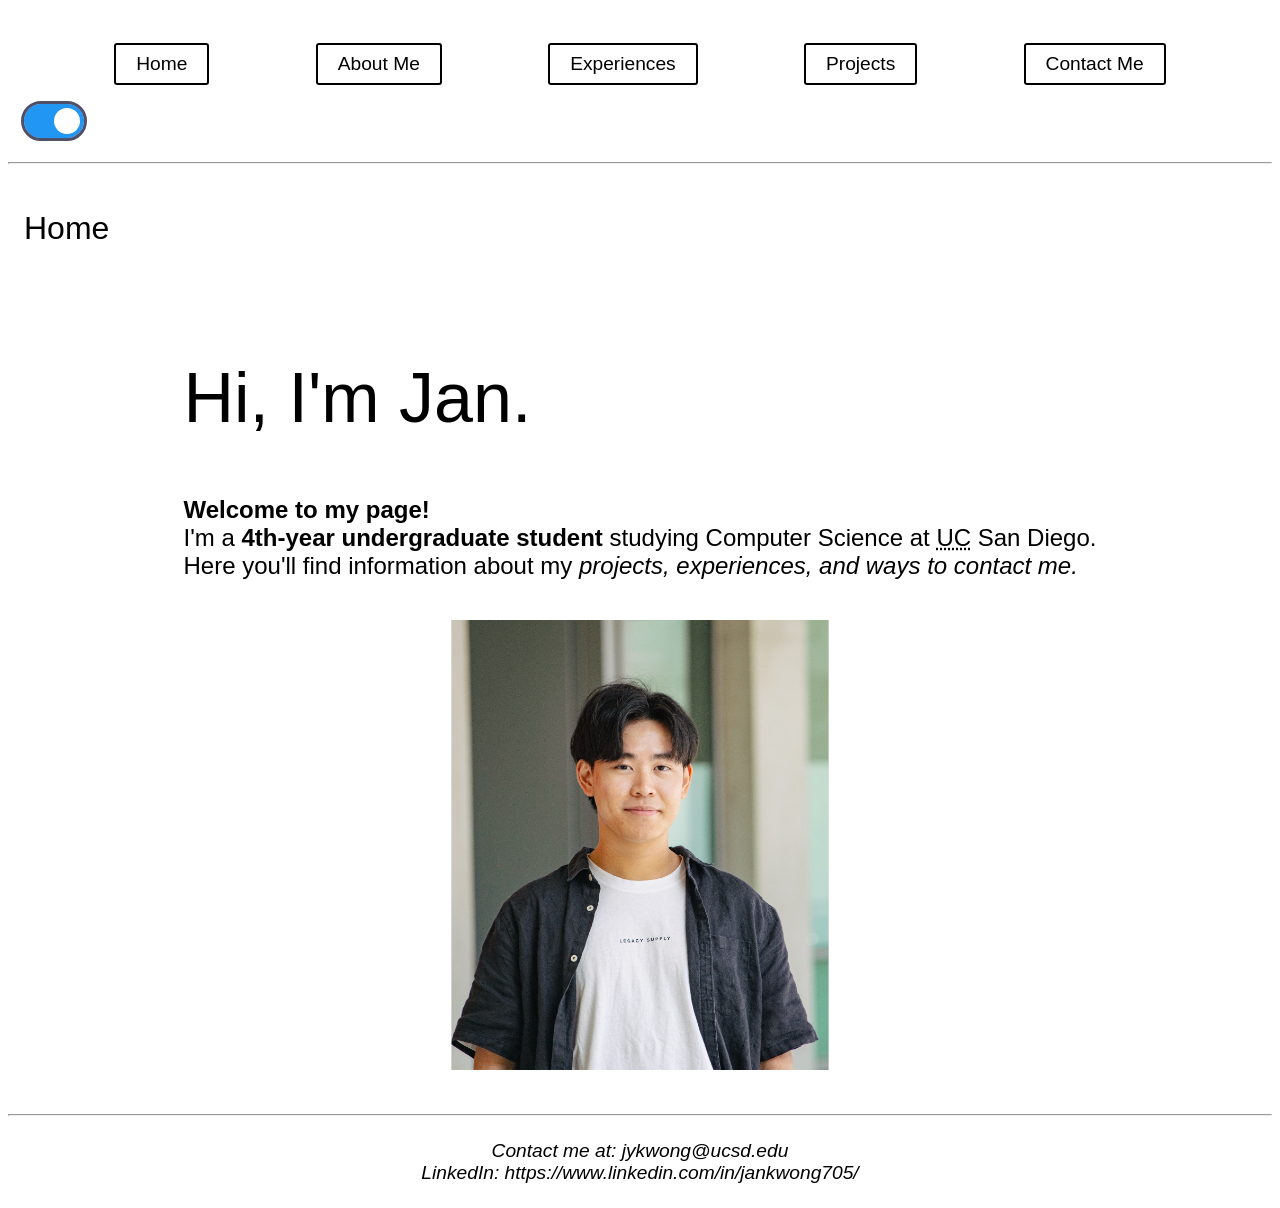
==== index.html @ e8c0386f "initiatlize" ====
<!DOCTYPE html>
<html lang="en">
<head>
    <meta charset="UTF-8">
    <meta name="viewport" content="width=device-width, initial-scale=1.0">
    <title>Jan Kwong's Portfolio</title>
    <link rel="icon" href="icon/icon.svg" type="image/svg+xml">
    <link rel="stylesheet" href="style/styles.css">
</head>
<body>
    <noscript>
        <style>
            .switch {
                display: none;
            }
        </style>
       <strong><em>JavaScript is disabled in your browser. Please enable it for the full functionality.</em></strong>
    </noscript>
    <header>
        <nav>
            <ul id="nav-list">
                <li><a href="index.html">Home</a></li>
                <li><a href="about.html">About Me</a></li>
                <li><a href="exp.html">Experiences</a></li>
                <li><a href="project.html">Projects</a></li>
                <li><a href="contact.html">Contact Me</a></li>
            </ul>
            <label class="switch">
                <input type="checkbox" id="light-switch" checked>
                <span class="slider round"></span>
            </label>
        </nav>
    </header>
    <hr>
    <main>
        <hgroup id="home-header" class="page-header">
            <h1>Home</h1>
        </hgroup>
        <section id="home">
            <welcome-text>
                <h2 style="font-size: 70px;">Hi, I'm Jan.</h2>
                <p><strong>Welcome to my page!</strong> 
                    <br>
                    I'm a <b>4th-year undergraduate student</b> studying Computer Science at <abbr title="University of California">UC</abbr> San Diego. <br>
                    Here you'll find information about my <em>projects, experiences, and ways to contact me.</em>
                </p>
            </welcome-text>
            <figure>
                <img src="img/headshot.png" alt="Jan's Profile Picture" id="jan-pic">
            </figure>
        </section>
    </main>
    <hr>
    <footer>
        <address>Contact me at: <a href="mailto:jykwong@ucsd.edu">jykwong@ucsd.edu</a></address>
        <address>LinkedIn: <a href="https://www.linkedin.com/in/jankwong705/">https://www.linkedin.com/in/jankwong705/</a></address>
    </footer>
    <script src="script/theme.js" type="module"></script>
</body>
</html>
---- style/styles.css ----
:root {
    --font-primary: "Helevetica", sans-serif;
    --standard-gap: 1rem;
    --frame-color: #ffffff;
    --button-color: color-mix(in display-p3, white 90%, black 10%);
    --input-color: color-mix(in display-p3, white 60%, black 40%);
    --dark-mode: #141535be;
    --light-mode: #2196F3;
   }
   
* {
    font-family: var(--font-primary, system-ui);
}

/* Phones */
@media (max-width: 768px) {
    * {
        text-align: center !important;
    }
    .page-header {
        font-size: x-large !important;
    }
    address {
        text-align: left !important;
    }
    nav ul li {
        font-size: x-large;
    }
    img, video, iframe {
        max-height: 60vh !important;
        max-width: 70vw !important;
    }
    #food-pic {
        flex-direction: column !important;
        align-items: center !important; 
    }
    figcaption pre {
        word-wrap: break-word !important;
        text-align: center;
        white-space: normal;
    }
    video:hover, img:hover, #msg-button:hover {
        transition: none !important;
        transform: none !important;
    }
    job-exp:hover, project-card:hover {
        transition: none !important;
        transform: none !important;
    }
    video:not(:hover), img:not(:hover), #msg-button:not(:hover), job-exp:not(:hover), project-card:not(:hover){
        transition: none !important;
        transform: none !important;
    }
    #send-msg-part {
        font-variant: small-caps;
        font-size: xx-large !important;
    }
    .contact-label {
        font-size: large !important;
    }
    #msg-button, #contact-back {
        font-size: 15px;
        font-weight: 300;
        min-width: 80dvw;
        font-size: large !important;
    }
    fieldset {
        align-items: center !important;
    }
}

/* Tablets */
@media (min-width: 768px) and (max-width: 1200px) {
    .page-header {
        font-size: x-large !important;
    }
    address {
        font-size: larger !important;
        font-weight: 300 !important;
    }
    nav ul li {
        font-size: x-large !important;
    }
    img, video, iframe {
        max-height: 60dvh;
        max-width: 70dvw;
    }
    #send-msg-part {
        font-variant: small-caps;
        font-size: xx-large !important;
    }
    .contact-label {
        font-size: large !important;
    }
    #msg-button, #contact-back {
        font-size: 15px;
        font-weight: 300;
        min-width: 60dvw;
        font-size: large !important;
    }
}

header, footer {
    padding: var(--standard-gap);
    font-size: larger;
}

address {
    font-weight: 300;
    text-align: center;
}
h1, h2 {
    font-weight: 500;
    animation: fade 1.5s ease-in-out;
}

a {
    color: black;
    text-decoration: none; 
}

a:visited {
    color: black; 
}

.page-header {
    padding: var(--standard-gap);
}

/* Animations, Transitions, and Transforms */
@keyframes fade {
    from {
        opacity: 0;
    }
    to {
        opacity: 1;
    }
}

img, video, iframe {
    max-height: 50dvh;
    max-width: 90dvw;
}

video:hover, img:hover, #msg-button:hover, .load-project-button:hover {
    transition: transform 0.5s ease-in-out;
    transform: scale(1.1);
}
job-exp:hover, project-card:hover {
    transition: transform 0.5s ease-in-out;
    transform: scale(1.01);
}
video:not(:hover), img:not(:hover), #msg-button:not(:hover), job-exp:not(:hover), project-card:not(:hover), .load-project-button:not(:hover), nav ul li:not(:hover)  {
    transition: transform 0.5s ease-in-out;
    transform: scale(1);
}

/* Navigation Bar */
nav ul {
    display: flex;
    justify-content: space-evenly;
    gap: var(--standard-gap);
    list-style: none;
    padding: 0;
    flex-wrap: wrap;
}

nav ul li:hover {
    transition: background-color 0.3s ease-in-out, transform 0.3s ease-in-out;
    background-color: color(srgb 0.94 0.94 0.94);
    transform: scale(1.05);
}

nav ul li {
    display: block;
    padding: 8px 20px;
    border: 2px solid;
    border-radius: 3px;
    text-align: center;
    background-color: var(--frame-color);
}

a {
    text-decoration: none;
}

/* Light-dark Switch */
.switch {
    position: relative;
    display: inline-block;
    width: 60px;
    height: 34px;
}

body.dark-mode, header ul li.dark-mode{
    transition: background-color 0.5s ease-in-out, transform 0.3s ease-in-out;
    background-color: #151728;
    color: #ffffff;
}

job-exp.dark-mode, project-card.dark-mode{
    transition: background-color 0.5s ease-in-out;
    background-color: #242b60;
    border: 2px solid #62787f;
    color: #ffffff;
}

a.dark-mode {
    color: white !important;
}

/* Hide default HTML checkbox */
.switch input {
    opacity: 0;
    width: 0;
    height: 0;
}

/* Slider */
.slider {
    position: absolute;
    cursor: pointer;
    top: 0;
    left: 0;
    right: 0;
    bottom: 0;
    background-color: var(--dark-mode);
    -webkit-transition: .4s;
    transition: .4s;
}

.slider:before {
    position: absolute;
    content: "";
    height: 26px;
    width: 26px;
    left: 4px;
    bottom: 4px;
    background-color: white;
    -webkit-transition: .4s;
    transition: .4s;
}

/* Change color as toggled */
input:checked + .slider {
    background-color: var(--light-mode);
    outline: 3px solid var(--dark-mode);
}

input:focus + .slider {
    box-shadow: 0 0 1px var(--light-mode);
}

input:checked + .slider:before {
    -webkit-transform: translateX(26px);
    -ms-transform: translateX(26px);
    transform: translateX(26px);
}

/* Rounded sliders */
.slider.round {
    border-radius: 34px;
    outline: 3px solid white;
}

.slider.round:before {
    border-radius: 50%;
}

/* Sections */
#home, #bio, #education {
    display: flex;
    padding: var(--standard-gap, 1rem);
    animation: fade 1.5s ease-out;
}

/* Home page blurb and Bio */
welcome-text {
    font-size: x-large;
}

#home, #bio {
    justify-content: space-evenly;
    align-items: center; 
    text-align: left; 
    flex-wrap: wrap;
}

bio {
    flex: 1;
}

/* Education */
#education {
    align-items: flex-start;
    justify-content: space-between;
}

edu {
    flex: 1; 
    max-width: 40vw;
}

#courses {
    flex: 1; 
    max-width: 50vw;
}

#courses th, #courses td {
    padding: 5px;
    text-align: center;
    border: 1px solid black;
}

/* Pictures of hobbies */
#resume, #hobbies {
    padding: var(--standard-gap, 1rem);
}

#food-pic {
    display: flex;
    justify-content: space-evenly;
    align-items: flex-end; 
    flex-wrap: wrap;
}
figcaption pre{
    text-align: center;
}

/* Experiences */

job-exp:has(h3) {
    animation: fade 1.5s ease-in-out;
    display: block;
    padding: var(--standard-gap, 1rem);
    margin: 10px;
    background-color: var(--frame-color);
    border: 2px solid #021218;
    border-radius: 3px;
    text-align: left;
    color: #333;
    font-size: 1.2em;
}

#proj-button-container {
    display: flex;
    align-items: flex-end; 
    gap: 10px;
}

.load-project-button {
    padding: 8px 20px;
    margin: 10;
    border: 2px solid;
    border-radius: 3px;
    text-align: center;
    font-size: 15px;
    font-weight: 300;
}

#load-local {
    background-color: rgb(197, 237, 210);
}

#load-remote {
    background-color: rgb(197, 226, 237);
}

/* Contact */
#contact {
    animation: fade 1.5s ease-in-out;
    padding: var(--standard-gap);
}

#send-msg-part {
    font-variant: small-caps;
    font-size: x-large;
}

.contact-lebel {
    padding: var(--standard-gap);
}

.contact-field {
    width: 80dvw;                  
    padding: 5px 3px;           
    border: 2px solid var(--input-color);      
    border-radius: 3px;         
    font-size: 16px;            
}

.contact-field:user-invalid {
    background-color: rgb(243, 199, 199);
}

.error-message, .info {
    font-size: small;
}

#full-char {
    color: red;
    font-weight: bold;
}

#msg-button, #contact-back {
    display: block;
    padding: 8px 20px;
    border: 2px solid;
    border-radius: 3px;
    text-align: center;
    background-color: var(--button-color);
    font-size: 15px;
    font-weight: 300;
}
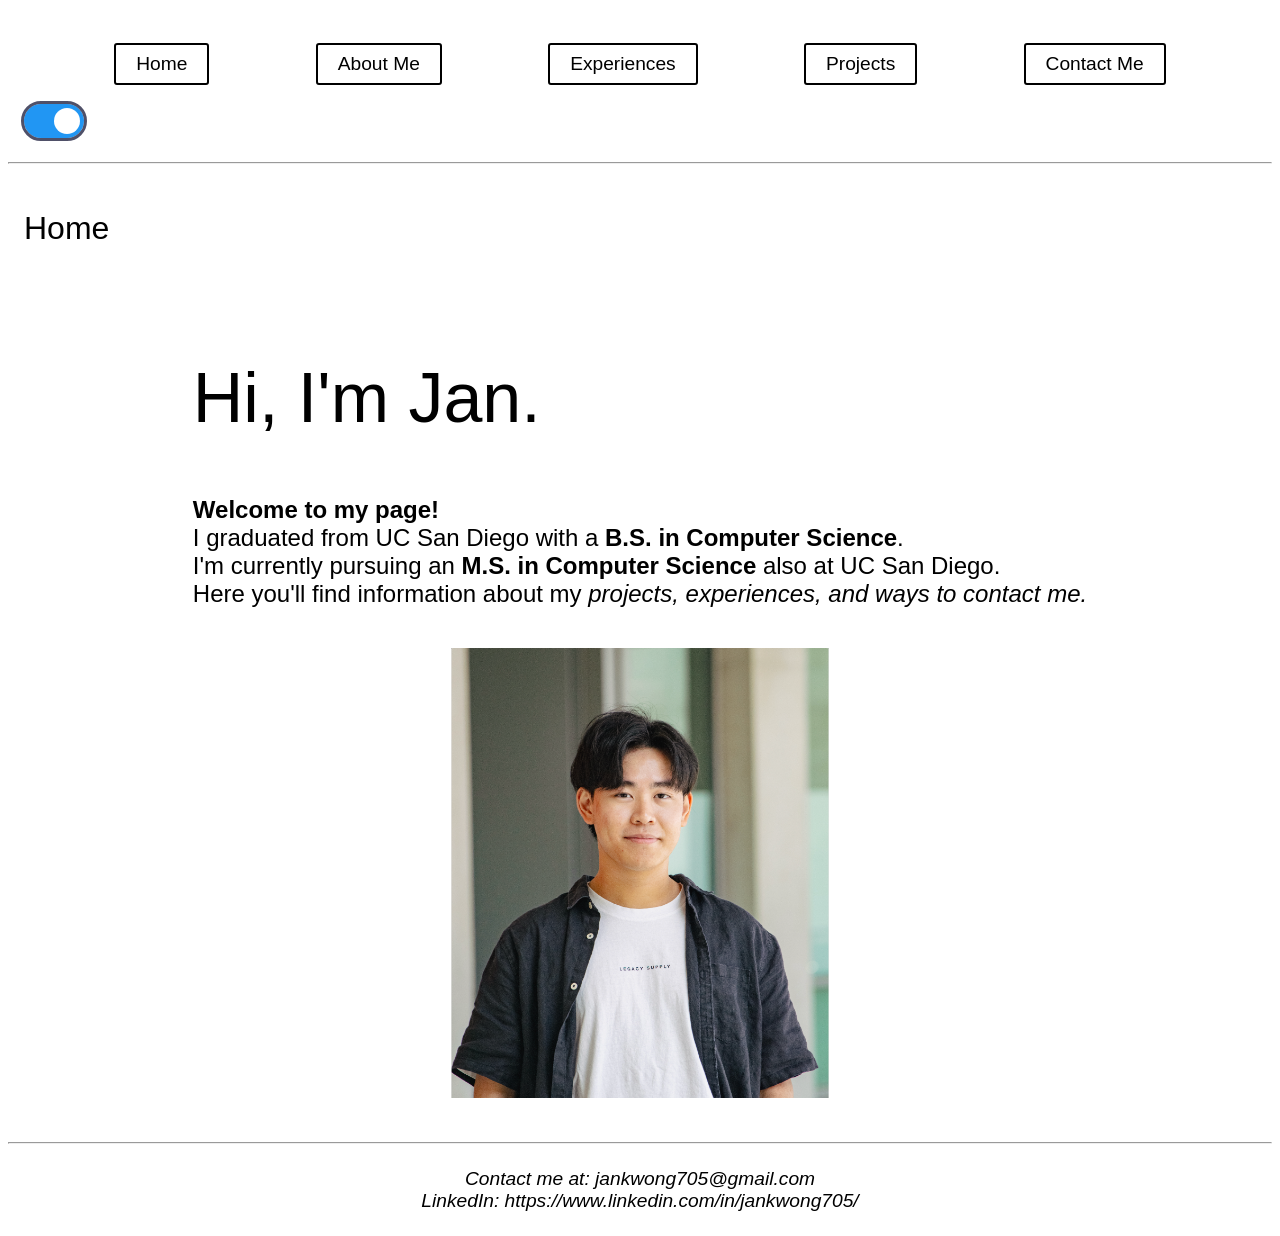
==== commit 2b97f75a: "grad updates" ====
--- a/index.html
+++ b/index.html
@@ -41,7 +41,8 @@
                 <h2 style="font-size: 70px;">Hi, I'm Jan.</h2>
                 <p><strong>Welcome to my page!</strong> 
                     <br>
-                    I'm a <b>4th-year undergraduate student</b> studying Computer Science at <abbr title="University of California">UC</abbr> San Diego. <br>
+                    I graduated from UC San Diego with a <b>B.S. in Computer Science</b>. <br>
+                    I'm currently pursuing an <b>M.S. in Computer Science</b> also at UC San Diego. <br>
                     Here you'll find information about my <em>projects, experiences, and ways to contact me.</em>
                 </p>
             </welcome-text>
@@ -52,7 +53,7 @@
     </main>
     <hr>
     <footer>
-        <address>Contact me at: <a href="mailto:jykwong@ucsd.edu">jykwong@ucsd.edu</a></address>
+        <address>Contact me at: <a href="mailto:jankwong705@gmail.com">jankwong705@gmail.com</a></address>
         <address>LinkedIn: <a href="https://www.linkedin.com/in/jankwong705/">https://www.linkedin.com/in/jankwong705/</a></address>
     </footer>
     <script src="script/theme.js" type="module"></script>
--- a/style/styles.css
+++ b/style/styles.css
@@ -142,16 +142,16 @@
     max-width: 90dvw;
 }
 
-video:hover, img:hover, #msg-button:hover, .load-project-button:hover {
+video:hover, img:hover, #msg-button:hover {
     transition: transform 0.5s ease-in-out;
     transform: scale(1.1);
 }
 job-exp:hover, project-card:hover {
-    transition: transform 0.5s ease-in-out;
+    transition: transform 0.5s ease-in-out !important;
     transform: scale(1.01);
 }
-video:not(:hover), img:not(:hover), #msg-button:not(:hover), job-exp:not(:hover), project-card:not(:hover), .load-project-button:not(:hover), nav ul li:not(:hover)  {
-    transition: transform 0.5s ease-in-out;
+video:not(:hover), img:not(:hover), #msg-button:not(:hover), job-exp:not(:hover), project-card:not(:hover), nav ul li:not(:hover)  {
+    transition: transform 0.5s ease-in-out !important;
     transform: scale(1);
 }
 
@@ -342,22 +342,6 @@
     font-size: 1.2em;
 }
 
-#proj-button-container {
-    display: flex;
-    align-items: flex-end; 
-    gap: 10px;
-}
-
-.load-project-button {
-    padding: 8px 20px;
-    margin: 10;
-    border: 2px solid;
-    border-radius: 3px;
-    text-align: center;
-    font-size: 15px;
-    font-weight: 300;
-}
-
 #load-local {
     background-color: rgb(197, 237, 210);
 }
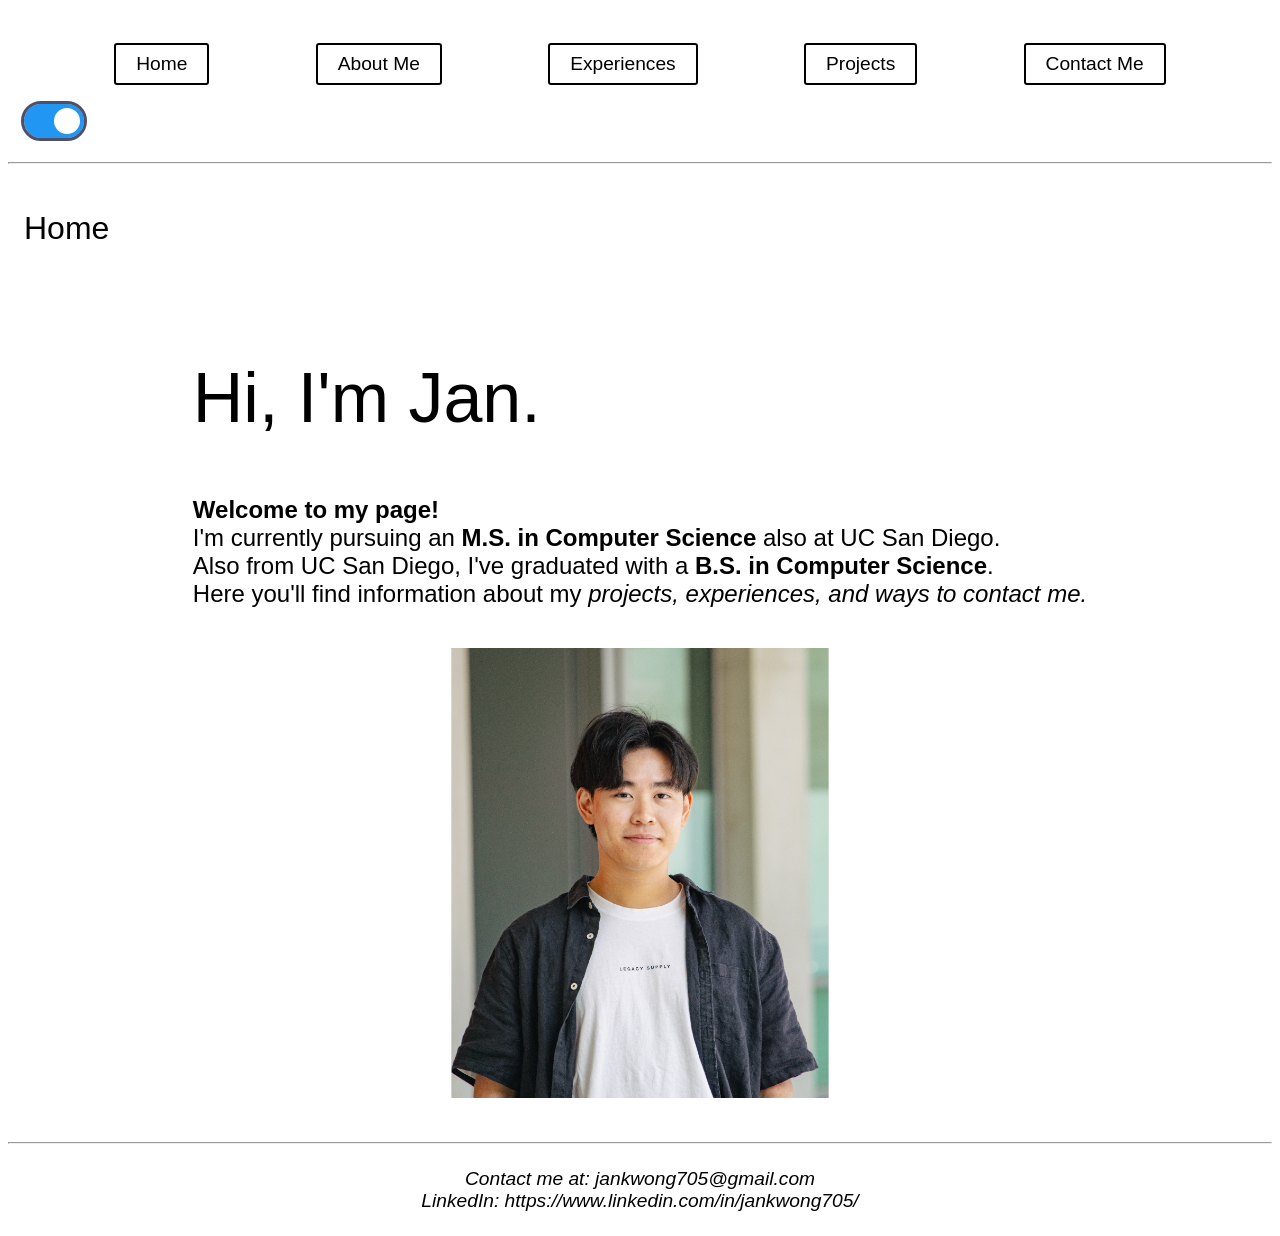
==== commit 320f59e3: "updated exp" ====
--- a/index.html
+++ b/index.html
@@ -41,8 +41,8 @@
                 <h2 style="font-size: 70px;">Hi, I'm Jan.</h2>
                 <p><strong>Welcome to my page!</strong> 
                     <br>
-                    I graduated from UC San Diego with a <b>B.S. in Computer Science</b>. <br>
                     I'm currently pursuing an <b>M.S. in Computer Science</b> also at UC San Diego. <br>
+                    Also from UC San Diego, I've graduated with a <b>B.S. in Computer Science</b>. <br>
                     Here you'll find information about my <em>projects, experiences, and ways to contact me.</em>
                 </p>
             </welcome-text>
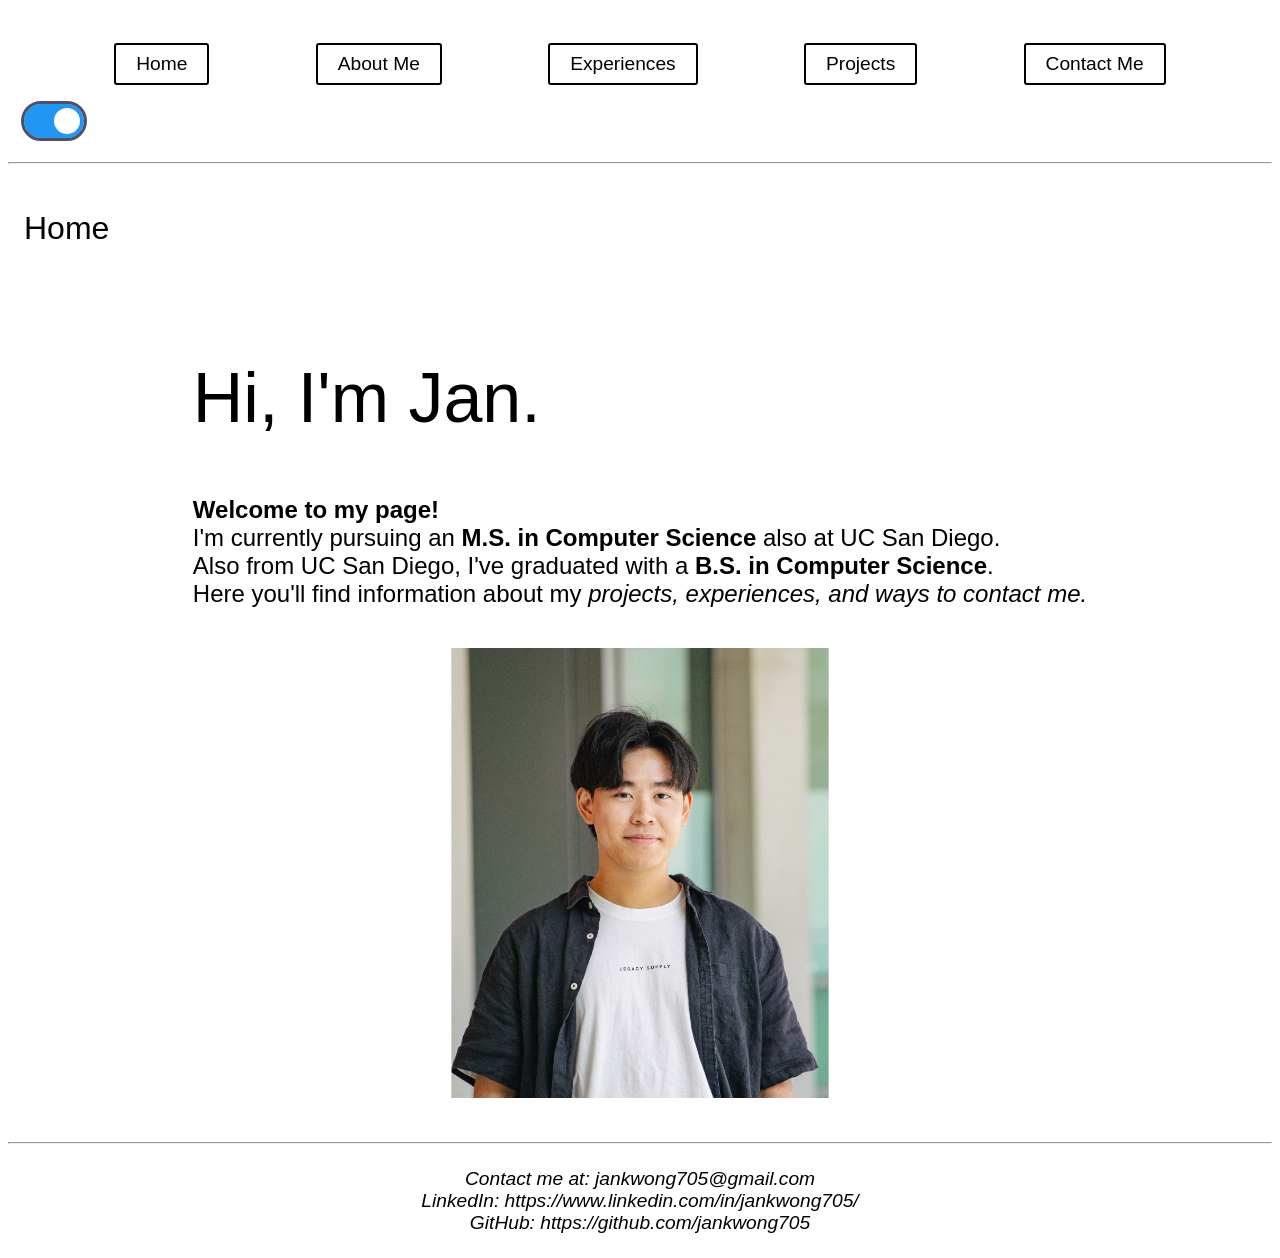
==== commit 152fb445: "added GitHub link" ====
--- a/index.html
+++ b/index.html
@@ -55,6 +55,7 @@
     <footer>
         <address>Contact me at: <a href="mailto:jankwong705@gmail.com">jankwong705@gmail.com</a></address>
         <address>LinkedIn: <a href="https://www.linkedin.com/in/jankwong705/">https://www.linkedin.com/in/jankwong705/</a></address>
+        <address>GitHub: <a href="https://github.com/jankwong705">https://github.com/jankwong705</a></address>
     </footer>
     <script src="script/theme.js" type="module"></script>
 </body>
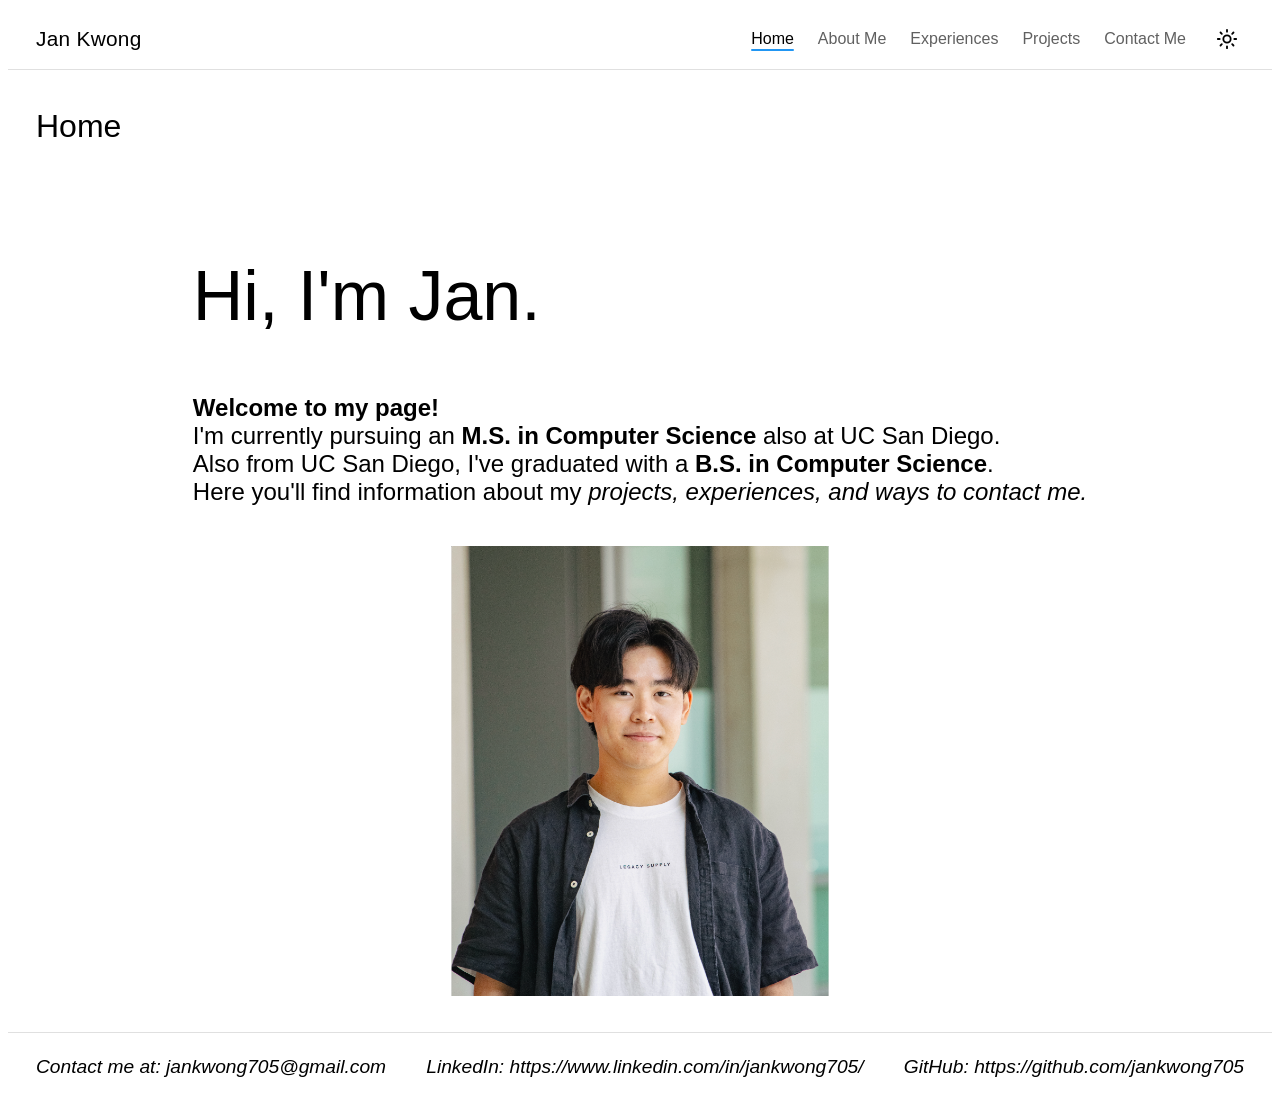
==== commit fd7d08a9: "Update: new header bar; Fix: transitioning and space" ====
--- a/index.html
+++ b/index.html
@@ -9,29 +9,18 @@
 </head>
 <body>
     <noscript>
-        <style>
-            .switch {
-                display: none;
-            }
-        </style>
-       <strong><em>JavaScript is disabled in your browser. Please enable it for the full functionality.</em></strong>
-    </noscript>
-    <header>
         <nav>
-            <ul id="nav-list">
+            <ul>
                 <li><a href="index.html">Home</a></li>
                 <li><a href="about.html">About Me</a></li>
                 <li><a href="exp.html">Experiences</a></li>
                 <li><a href="project.html">Projects</a></li>
                 <li><a href="contact.html">Contact Me</a></li>
             </ul>
-            <label class="switch">
-                <input type="checkbox" id="light-switch" checked>
-                <span class="slider round"></span>
-            </label>
         </nav>
-    </header>
-    <hr>
+        <strong><em>JavaScript is disabled in your browser. Please enable it for the full functionality.</em></strong>
+    </noscript>
+    <site-header></site-header>
     <main>
         <hgroup id="home-header" class="page-header">
             <h1>Home</h1>
@@ -51,12 +40,8 @@
             </figure>
         </section>
     </main>
-    <hr>
-    <footer>
-        <address>Contact me at: <a href="mailto:jankwong705@gmail.com">jankwong705@gmail.com</a></address>
-        <address>LinkedIn: <a href="https://www.linkedin.com/in/jankwong705/">https://www.linkedin.com/in/jankwong705/</a></address>
-        <address>GitHub: <a href="https://github.com/jankwong705">https://github.com/jankwong705</a></address>
-    </footer>
+    <site-footer></site-footer>
+    <script src="script/layout.js" type="module"></script>
     <script src="script/theme.js" type="module"></script>
 </body>
 </html>
--- a/style/styles.css
+++ b/style/styles.css
@@ -6,7 +6,18 @@
     --input-color: color-mix(in display-p3, white 60%, black 40%);
     --dark-mode: #141535be;
     --light-mode: #2196F3;
+    --card-bg: var(--frame-color);
+    --card-border: #021218;
+    --card-text: #333;
+    --side-pad: 1.75rem;
    }
+
+/* Dark theme: override the variables above; every consumer updates for free. */
+body.dark-mode {
+    --card-bg: #242b60;
+    --card-border: #62787f;
+    --card-text: #ffffff;
+}
    
 * {
     font-family: var(--font-primary, system-ui);
@@ -23,8 +34,12 @@
     address {
         text-align: left !important;
     }
+    .site-nav {
+        justify-content: center;
+        gap: 0.75rem 1.25rem;
+    }
     nav ul li {
-        font-size: x-large;
+        font-size: large;
     }
     img, video, iframe {
         max-height: 60vh !important;
@@ -43,11 +58,11 @@
         transition: none !important;
         transform: none !important;
     }
-    job-exp:hover, project-card:hover {
+    info-card:hover {
         transition: none !important;
         transform: none !important;
     }
-    video:not(:hover), img:not(:hover), #msg-button:not(:hover), job-exp:not(:hover), project-card:not(:hover){
+    video:not(:hover), img:not(:hover), #msg-button:not(:hover), info-card:not(:hover){
         transition: none !important;
         transform: none !important;
     }
@@ -79,7 +94,7 @@
         font-weight: 300 !important;
     }
     nav ul li {
-        font-size: x-large !important;
+        font-size: larger !important;
     }
     img, video, iframe {
         max-height: 60dvh;
@@ -100,14 +115,45 @@
     }
 }
 
-header, footer {
-    padding: var(--standard-gap);
+footer {
+    display: flex;
+    justify-content: space-between;
+    align-items: center;
+    gap: 0.5rem 1.5rem;
+    flex-wrap: wrap;
+    padding: 1.4rem var(--side-pad);
     font-size: larger;
 }
 
 address {
     font-weight: 300;
+    margin: 0;
+}
+
+footer address:first-child {
+    text-align: left;
+}
+
+footer address:nth-child(2) {
     text-align: center;
+}
+
+footer address:last-child {
+    text-align: right;
+}
+
+/* Full-width divider (auto margins would collapse a default <hr> in flex column). */
+hr {
+    width: 100%;
+    height: 0;
+    border: none;
+    border-top: 1px solid rgba(0, 0, 0, 0.12);
+    margin: 0;
+    transition: border-color 0.5s ease-in-out;
+}
+
+body.dark-mode hr {
+    border-top-color: rgba(255, 255, 255, 0.14);
 }
 h1, h2 {
     font-weight: 500;
@@ -116,7 +162,8 @@
 
 a {
     color: black;
-    text-decoration: none; 
+    text-decoration: none;
+    transition: color 0.5s ease-in-out;
 }
 
 a:visited {
@@ -124,7 +171,7 @@
 }
 
 .page-header {
-    padding: var(--standard-gap);
+    padding: var(--standard-gap) var(--side-pad);
 }
 
 /* Animations, Transitions, and Transforms */
@@ -146,125 +193,165 @@
     transition: transform 0.5s ease-in-out;
     transform: scale(1.1);
 }
-job-exp:hover, project-card:hover {
+info-card:hover {
     transition: transform 0.5s ease-in-out !important;
     transform: scale(1.01);
 }
-video:not(:hover), img:not(:hover), #msg-button:not(:hover), job-exp:not(:hover), project-card:not(:hover), nav ul li:not(:hover)  {
+video:not(:hover), img:not(:hover), #msg-button:not(:hover), info-card:not(:hover) {
     transition: transform 0.5s ease-in-out !important;
     transform: scale(1);
 }
 
-/* Navigation Bar */
+/* Navigation Bar — slim top bar (name left, links right) */
+
+/* The <site-header>/<site-footer> wrappers shouldn't create boxes, so their
+   children flow as direct children of <body> (needed for sticky to work). */
+site-header, site-footer {
+    display: contents;
+}
+
 nav ul {
-    display: flex;
-    justify-content: space-evenly;
-    gap: var(--standard-gap);
     list-style: none;
+    margin: 0;
     padding: 0;
-    flex-wrap: wrap;
-}
-
-nav ul li:hover {
-    transition: background-color 0.3s ease-in-out, transform 0.3s ease-in-out;
-    background-color: color(srgb 0.94 0.94 0.94);
-    transform: scale(1.05);
-}
-
-nav ul li {
-    display: block;
-    padding: 8px 20px;
-    border: 2px solid;
-    border-radius: 3px;
-    text-align: center;
+}
+
+.site-nav {
+    position: sticky;
+    top: 0;
+    z-index: 100;
+    display: flex;
+    align-items: center;
+    justify-content: space-between;
+    gap: 1.5rem;
+    flex-wrap: wrap;
+    padding: 0.85rem var(--side-pad);
     background-color: var(--frame-color);
+    border-bottom: 1px solid rgba(0, 0, 0, 0.12);
+    animation: fade 1.5s ease-in-out;
+    transition: background-color 0.5s ease-in-out, border-color 0.5s ease-in-out;
+}
+
+.site-nav .brand {
+    font-size: 1.3rem;
+    font-weight: 500;
+    letter-spacing: 0.3px;
+    color: inherit;
+}
+
+.site-nav nav {
+    display: flex;
+    align-items: center;
+    gap: 1.5rem;
+    flex-wrap: wrap;
+}
+
+.site-nav ul {
+    position: relative;
+    display: flex;
+    align-items: center;
+    gap: 1.5rem;
+    flex-wrap: wrap;
+}
+
+.site-nav li a {
+    color: inherit;
+    opacity: 0.62;
+    padding-bottom: 4px;
+    transition: opacity 0.2s ease, color 0.5s ease-in-out;
+}
+
+.site-nav li a:hover,
+.site-nav li a.active {
+    opacity: 1;
+}
+
+/* Single underline that slides to the hovered tab (JS in layout.js). */
+.nav-indicator {
+    position: absolute;
+    left: 0;
+    top: 0;
+    width: 0;
+    height: 2px;
+    background-color: var(--light-mode);
+    border-radius: 1px;
+    pointer-events: none;
+    transition: left 0.25s ease, width 0.25s ease, top 0.25s ease;
 }
 
 a {
     text-decoration: none;
 }
 
-/* Light-dark Switch */
-.switch {
-    position: relative;
-    display: inline-block;
-    width: 60px;
-    height: 34px;
-}
-
-body.dark-mode, header ul li.dark-mode{
-    transition: background-color 0.5s ease-in-out, transform 0.3s ease-in-out;
+/* Light-dark toggle — sun/moon icon button */
+.theme-toggle {
+    display: inline-flex;
+    align-items: center;
+    justify-content: center;
+    padding: 6px;
+    background: none;
+    border: none;
+    border-radius: 50%;
+    color: inherit;
+    cursor: pointer;
+    transition: background-color 0.2s ease, transform 0.2s ease;
+}
+
+.theme-toggle:hover {
+    background-color: rgba(0, 0, 0, 0.06);
+    transform: rotate(12deg);
+}
+
+body.dark-mode .theme-toggle:hover {
+    background-color: rgba(255, 255, 255, 0.12);
+}
+
+.theme-toggle svg {
+    width: 22px;
+    height: 22px;
+    display: block;
+}
+
+/* Show the icon for the current mode: sun in light, moon in dark. */
+.theme-toggle .icon-moon {
+    display: none;
+}
+
+body.dark-mode .theme-toggle .icon-sun {
+    display: none;
+}
+
+body.dark-mode .theme-toggle .icon-moon {
+    display: block;
+}
+
+/* Transition on the base selector so BOTH light->dark and dark->light animate. */
+body {
+    background-color: var(--frame-color);
+    transition: background-color 0.5s ease-in-out, color 0.5s ease-in-out;
+    min-height: 100vh;
+    display: flex;
+    flex-direction: column;
+}
+
+/* Let main grow so the footer rests at the bottom on short pages (no gap below it). */
+main {
+    flex: 1 0 auto;
+}
+
+body.dark-mode {
     background-color: #151728;
     color: #ffffff;
 }
 
-job-exp.dark-mode, project-card.dark-mode{
-    transition: background-color 0.5s ease-in-out;
-    background-color: #242b60;
-    border: 2px solid #62787f;
-    color: #ffffff;
-}
-
-a.dark-mode {
+/* Sticky bar needs a solid, mode-aware background so content scrolls under it. */
+body.dark-mode .site-nav {
+    background-color: #151728;
+    border-bottom-color: rgba(255, 255, 255, 0.14);
+}
+
+body.dark-mode a {
     color: white !important;
-}
-
-/* Hide default HTML checkbox */
-.switch input {
-    opacity: 0;
-    width: 0;
-    height: 0;
-}
-
-/* Slider */
-.slider {
-    position: absolute;
-    cursor: pointer;
-    top: 0;
-    left: 0;
-    right: 0;
-    bottom: 0;
-    background-color: var(--dark-mode);
-    -webkit-transition: .4s;
-    transition: .4s;
-}
-
-.slider:before {
-    position: absolute;
-    content: "";
-    height: 26px;
-    width: 26px;
-    left: 4px;
-    bottom: 4px;
-    background-color: white;
-    -webkit-transition: .4s;
-    transition: .4s;
-}
-
-/* Change color as toggled */
-input:checked + .slider {
-    background-color: var(--light-mode);
-    outline: 3px solid var(--dark-mode);
-}
-
-input:focus + .slider {
-    box-shadow: 0 0 1px var(--light-mode);
-}
-
-input:checked + .slider:before {
-    -webkit-transform: translateX(26px);
-    -ms-transform: translateX(26px);
-    transform: translateX(26px);
-}
-
-/* Rounded sliders */
-.slider.round {
-    border-radius: 34px;
-    outline: 3px solid white;
-}
-
-.slider.round:before {
-    border-radius: 50%;
 }
 
 /* Sections */
@@ -329,25 +416,30 @@
 
 /* Experiences */
 
-job-exp:has(h3) {
+info-card:has(h3) {
     animation: fade 1.5s ease-in-out;
+    transition: background-color 0.5s ease-in-out;
     display: block;
     padding: var(--standard-gap, 1rem);
     margin: 10px;
-    background-color: var(--frame-color);
-    border: 2px solid #021218;
+    background-color: var(--card-bg);
+    border: 2px solid var(--card-border);
     border-radius: 3px;
     text-align: left;
-    color: #333;
+    color: var(--card-text);
     font-size: 1.2em;
 }
 
-#load-local {
-    background-color: rgb(197, 237, 210);
-}
-
-#load-remote {
-    background-color: rgb(197, 226, 237);
+.card-pic {
+    max-width: 450px;
+    max-height: 300px;
+    height: auto;
+    border-radius: 4px;
+}
+
+img.card-pic:hover {
+    transition: none !important;
+    transform: none !important;
 }
 
 /* Contact */
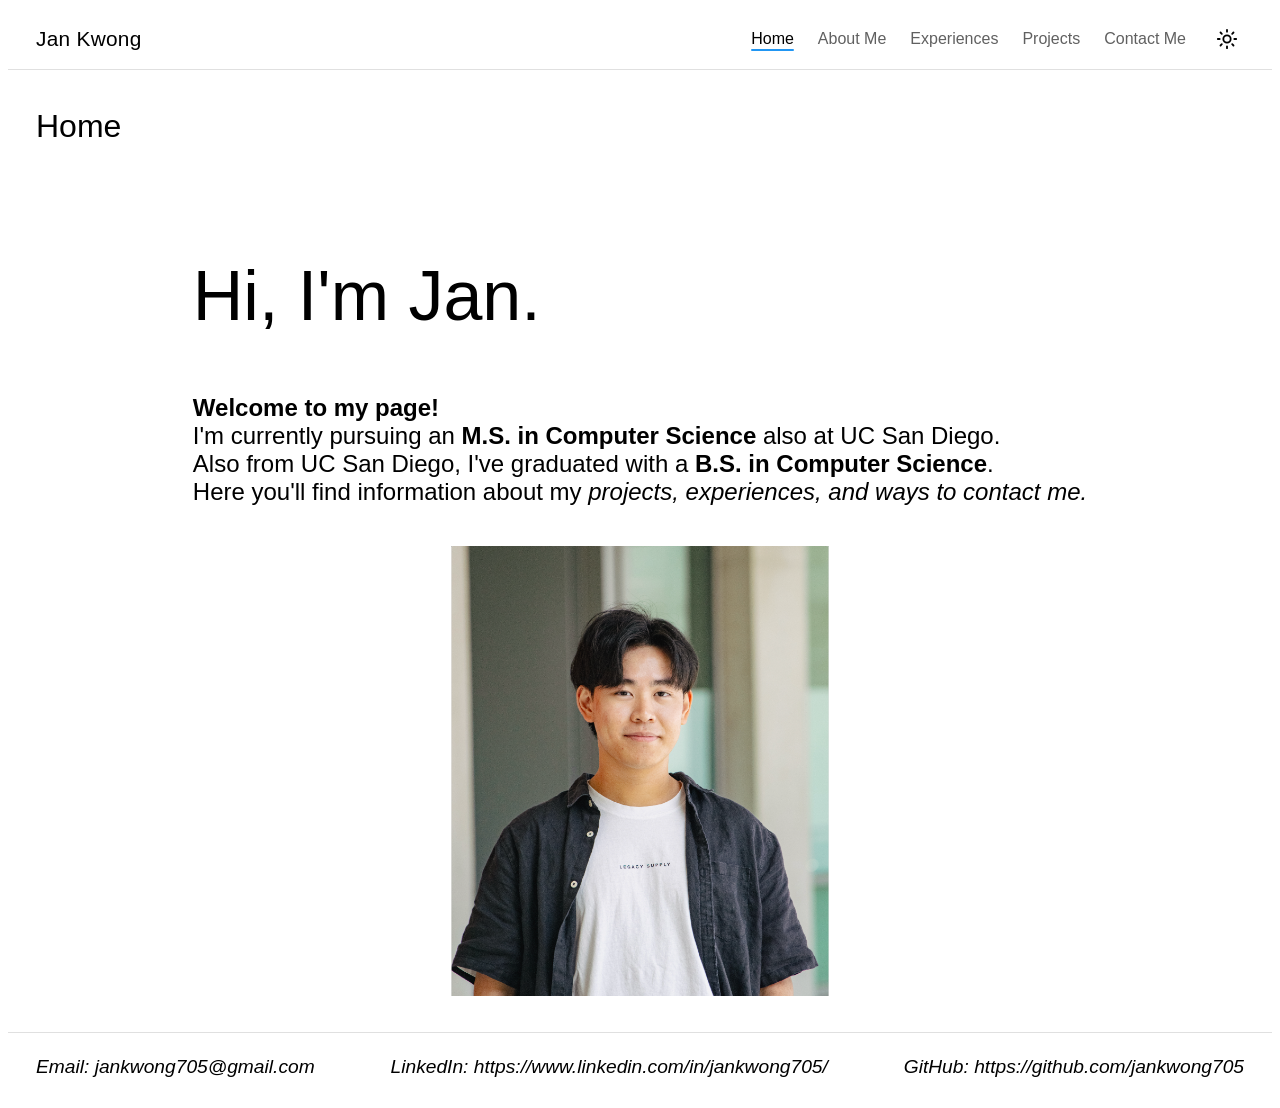
==== commit faed68b5: "Updated About UI" ====
--- a/index.html
+++ b/index.html
@@ -3,7 +3,7 @@
 <head>
     <meta charset="UTF-8">
     <meta name="viewport" content="width=device-width, initial-scale=1.0">
-    <title>Jan Kwong's Portfolio</title>
+    <title>Jan Kwong</title>
     <link rel="icon" href="icon/icon.svg" type="image/svg+xml">
     <link rel="stylesheet" href="style/styles.css">
 </head>
--- a/style/styles.css
+++ b/style/styles.css
@@ -6,17 +6,21 @@
     --input-color: color-mix(in display-p3, white 60%, black 40%);
     --dark-mode: #141535be;
     --light-mode: #2196F3;
-    --card-bg: var(--frame-color);
-    --card-border: #021218;
     --card-text: #333;
+    --muted: #4a4a4a;
+    --hairline: rgba(0, 0, 0, 0.12);
+    --card-hover: rgba(0, 0, 0, 0.03);
+    --danger: #d64545;
     --side-pad: 1.75rem;
    }
 
 /* Dark theme: override the variables above; every consumer updates for free. */
 body.dark-mode {
-    --card-bg: #242b60;
-    --card-border: #62787f;
     --card-text: #ffffff;
+    --muted: #9aa0bd;
+    --hairline: rgba(255, 255, 255, 0.14);
+    --card-hover: rgba(255, 255, 255, 0.05);
+    --danger: #ff6b6b;
 }
    
 * {
@@ -45,6 +49,9 @@
         max-height: 60vh !important;
         max-width: 70vw !important;
     }
+    #resume iframe {
+        margin: 0 auto;
+    }
     #food-pic {
         flex-direction: column !important;
         align-items: center !important; 
@@ -65,10 +72,6 @@
     video:not(:hover), img:not(:hover), #msg-button:not(:hover), info-card:not(:hover){
         transition: none !important;
         transform: none !important;
-    }
-    #send-msg-part {
-        font-variant: small-caps;
-        font-size: xx-large !important;
     }
     .contact-label {
         font-size: large !important;
@@ -100,10 +103,6 @@
         max-height: 60dvh;
         max-width: 70dvw;
     }
-    #send-msg-part {
-        font-variant: small-caps;
-        font-size: xx-large !important;
-    }
     .contact-label {
         font-size: large !important;
     }
@@ -147,13 +146,9 @@
     width: 100%;
     height: 0;
     border: none;
-    border-top: 1px solid rgba(0, 0, 0, 0.12);
+    border-top: 1px solid var(--hairline);
     margin: 0;
     transition: border-color 0.5s ease-in-out;
-}
-
-body.dark-mode hr {
-    border-top-color: rgba(255, 255, 255, 0.14);
 }
 h1, h2 {
     font-weight: 500;
@@ -193,11 +188,7 @@
     transition: transform 0.5s ease-in-out;
     transform: scale(1.1);
 }
-info-card:hover {
-    transition: transform 0.5s ease-in-out !important;
-    transform: scale(1.01);
-}
-video:not(:hover), img:not(:hover), #msg-button:not(:hover), info-card:not(:hover) {
+video:not(:hover), img:not(:hover), #msg-button:not(:hover) {
     transition: transform 0.5s ease-in-out !important;
     transform: scale(1);
 }
@@ -227,7 +218,7 @@
     flex-wrap: wrap;
     padding: 0.85rem var(--side-pad);
     background-color: var(--frame-color);
-    border-bottom: 1px solid rgba(0, 0, 0, 0.12);
+    border-bottom: 1px solid var(--hairline);
     animation: fade 1.5s ease-in-out;
     transition: background-color 0.5s ease-in-out, border-color 0.5s ease-in-out;
 }
@@ -347,7 +338,6 @@
 /* Sticky bar needs a solid, mode-aware background so content scrolls under it. */
 body.dark-mode .site-nav {
     background-color: #151728;
-    border-bottom-color: rgba(255, 255, 255, 0.14);
 }
 
 body.dark-mode a {
@@ -355,52 +345,143 @@
 }
 
 /* Sections */
-#home, #bio, #education {
+#home {
     display: flex;
     padding: var(--standard-gap, 1rem);
     animation: fade 1.5s ease-out;
 }
 
-/* Home page blurb and Bio */
+/* Home page blurb */
 welcome-text {
     font-size: x-large;
 }
 
-#home, #bio {
+#home {
     justify-content: space-evenly;
-    align-items: center; 
-    text-align: left; 
-    flex-wrap: wrap;
-}
-
-bio {
-    flex: 1;
-}
-
-/* Education */
-#education {
-    align-items: flex-start;
+    align-items: center;
+    text-align: left;
+    flex-wrap: wrap;
+}
+
+/* ---- About page ---- */
+.about-page {
+    width: 100%;
+    text-align: left;
+}
+
+.about-hero {
+    display: flex;
+    align-items: center;
+    gap: 1.25rem;
+    flex-wrap: wrap;
+    padding: var(--standard-gap) var(--side-pad);
+    animation: fade 1.5s ease-in-out;
+}
+
+.about-hero #jan-pic {
+    width: 88px;
+    height: 88px;
+    border-radius: 50%;
+    object-fit: cover;
+    flex-shrink: 0;
+}
+
+.about-hero h1 {
+    margin: 0;
+}
+
+.hero-tagline {
+    margin: 0.25rem 0 0;
+    color: var(--muted);
+    font-weight: 300;
+}
+
+.about-section {
+    padding: 1.25rem var(--side-pad);
+    border-top: 1px solid var(--hairline);
+    animation: fade 1.5s ease-in-out;
+}
+
+.section-label {
+    font-size: 0.75rem;
+    letter-spacing: 0.6px;
+    text-transform: uppercase;
+    color: var(--muted);
+    margin-bottom: 0.75rem;
+}
+
+.section-sublabel {
+    font-size: 0.8rem;
+    color: var(--muted);
+    margin: 1.1rem 0 0.6rem;
+}
+
+#bio bio p {
+    line-height: 1.7;
+    margin: 0 0 0.9rem;
+}
+
+.edu-list {
+    display: flex;
+    flex-direction: column;
+    gap: 0.4rem;
+}
+
+.edu-row {
+    display: flex;
     justify-content: space-between;
-}
-
-edu {
-    flex: 1; 
-    max-width: 40vw;
-}
-
-#courses {
-    flex: 1; 
-    max-width: 50vw;
-}
-
-#courses th, #courses td {
-    padding: 5px;
-    text-align: center;
-    border: 1px solid black;
+    align-items: baseline;
+    gap: 1rem;
+    flex-wrap: wrap;
+}
+
+.edu-row .degree {
+    font-weight: 500;
+}
+
+.edu-row .when {
+    color: var(--muted);
+    font-size: 0.9rem;
+}
+
+.course-chips {
+    display: flex;
+    flex-wrap: wrap;
+    gap: 8px;
+}
+
+.course-chip {
+    background: color-mix(in srgb, var(--light-mode) 12%, transparent);
+    color: var(--light-mode);
+    font-size: 0.85rem;
+    padding: 5px 12px;
+    border-radius: 20px;
+}
+
+#resume iframe {
+    display: block;
+    width: 600px;
+    max-width: 100%;
+    height: 400px;
+    border: 1px solid var(--hairline);
+    border-radius: 8px;
+}
+
+.resume-download {
+    margin: 0.9rem 0 0;
+}
+
+.resume-download a {
+    color: var(--light-mode);
+    font-size: 0.95rem;
+}
+
+body.dark-mode .resume-download a {
+    color: var(--light-mode) !important;
 }
 
 /* Pictures of hobbies */
-#resume, #hobbies {
+#hobbies {
     padding: var(--standard-gap, 1rem);
 }
 
@@ -414,27 +495,98 @@
     text-align: center;
 }
 
-/* Experiences */
-
-info-card:has(h3) {
+/* Experiences & Projects — flat, hairline-separated list (matches the header) */
+#card-container {
+    border-bottom: 1px solid var(--hairline);
+    overflow-x: clip;
+}
+
+info-card {
+    display: block;
+    position: relative;
+    padding: 1.4rem var(--side-pad);
+    border-top: 1px solid var(--hairline);
+    text-align: left;
     animation: fade 1.5s ease-in-out;
-    transition: background-color 0.5s ease-in-out;
+    transition: background-color 0.2s ease, transform 0.2s ease;
+}
+
+info-card:hover {
+    background-color: var(--card-hover);
+    transform: scale(1.01);
+    z-index: 1;
+}
+
+.card-title {
+    font-size: 1.15rem;
+    font-weight: 500;
+    margin: 0 0 0.3rem;
+    transition: color 0.2s ease;
+}
+
+.card-meta {
+    font-size: 0.9rem;
+    color: var(--muted);
+    margin: 0 0 0.7rem;
+}
+
+.card-employer,
+.card-link {
+    color: var(--light-mode);
+}
+
+body.dark-mode .card-employer,
+body.dark-mode .card-link {
+    color: var(--light-mode) !important;
+}
+
+/* Details disclosure with a rotating chevron in the accent color */
+.card-details summary {
+    list-style: none;
+    width: fit-content;
+    cursor: pointer;
+    user-select: none;
+    font-size: 0.95rem;
+    color: var(--light-mode);
+}
+
+.card-details summary::-webkit-details-marker {
+    display: none;
+}
+
+.card-details summary::before {
+    content: "\203A";
+    display: inline-block;
+    margin-right: 8px;
+    font-weight: 700;
+    transition: transform 0.2s ease;
+}
+
+.card-details[open] summary::before {
+    transform: rotate(90deg);
+}
+
+.card-details ul {
+    margin: 0.75rem 0 0;
+    padding-left: 1.2rem;
+    line-height: 1.6;
+    color: var(--card-text);
+}
+
+.card-link {
+    display: inline-block;
+    margin-top: 0.75rem;
+    font-size: 0.95rem;
+    word-break: break-word;
+}
+
+.card-pic {
     display: block;
-    padding: var(--standard-gap, 1rem);
-    margin: 10px;
-    background-color: var(--card-bg);
-    border: 2px solid var(--card-border);
-    border-radius: 3px;
-    text-align: left;
-    color: var(--card-text);
-    font-size: 1.2em;
-}
-
-.card-pic {
     max-width: 450px;
     max-height: 300px;
     height: auto;
-    border-radius: 4px;
+    border-radius: 8px;
+    margin-top: 0.9rem;
 }
 
 img.card-pic:hover {
@@ -442,49 +594,99 @@
     transform: none !important;
 }
 
-/* Contact */
+/* Contact — flat form with underline fields (matches the header/cards) */
 #contact {
     animation: fade 1.5s ease-in-out;
-    padding: var(--standard-gap);
-}
-
-#send-msg-part {
-    font-variant: small-caps;
-    font-size: x-large;
-}
-
-.contact-lebel {
-    padding: var(--standard-gap);
+    padding: var(--standard-gap) var(--side-pad);
+}
+
+.contact-form fieldset {
+    border: none;
+    margin: 0;
+    padding: 0;
+    display: flex;
+    flex-direction: column;
+    gap: 1.25rem;
+    max-width: 460px;
+}
+
+.field {
+    display: flex;
+    flex-direction: column;
+    gap: 6px;
+}
+
+.contact-label {
+    font-size: 0.85rem;
+    color: var(--muted);
+    transition: color 0.2s ease;
+}
+
+.field:focus-within .contact-label {
+    color: var(--light-mode);
 }
 
 .contact-field {
-    width: 80dvw;                  
-    padding: 5px 3px;           
-    border: 2px solid var(--input-color);      
-    border-radius: 3px;         
-    font-size: 16px;            
+    width: 100%;
+    border: none;
+    border-bottom: 1px solid var(--hairline);
+    border-radius: 0;
+    background: transparent;
+    padding: 6px 2px;
+    font-size: 1rem;
+    color: inherit;
+    transition: border-color 0.2s ease;
+}
+
+.contact-field:focus {
+    outline: none;
+    border-bottom: 2px solid var(--light-mode);
+}
+
+textarea.contact-field {
+    resize: vertical;
 }
 
 .contact-field:user-invalid {
-    background-color: rgb(243, 199, 199);
+    border-bottom-color: var(--danger);
+}
+
+.char-counter {
+    display: flex;
+    justify-content: flex-end;
+    align-items: center;
+    gap: 4px;
+    font-size: 0.75rem;
+    color: var(--muted);
 }
 
 .error-message, .info {
     font-size: small;
 }
 
+.error-message {
+    color: var(--danger);
+    font-weight: 500;
+}
+
 #full-char {
-    color: red;
+    color: var(--danger);
     font-weight: bold;
 }
 
-#msg-button, #contact-back {
-    display: block;
-    padding: 8px 20px;
-    border: 2px solid;
-    border-radius: 3px;
-    text-align: center;
-    background-color: var(--button-color);
-    font-size: 15px;
-    font-weight: 300;
-}
+#msg-button {
+    align-self: flex-start;
+    padding: 9px 24px;
+    border: none;
+    border-radius: 4px;
+    background-color: var(--light-mode);
+    color: #fff;
+    font-size: 0.95rem;
+    font-weight: 500;
+    cursor: pointer;
+    transition: filter 0.2s ease;
+}
+
+#msg-button:hover {
+    filter: brightness(0.92);
+}
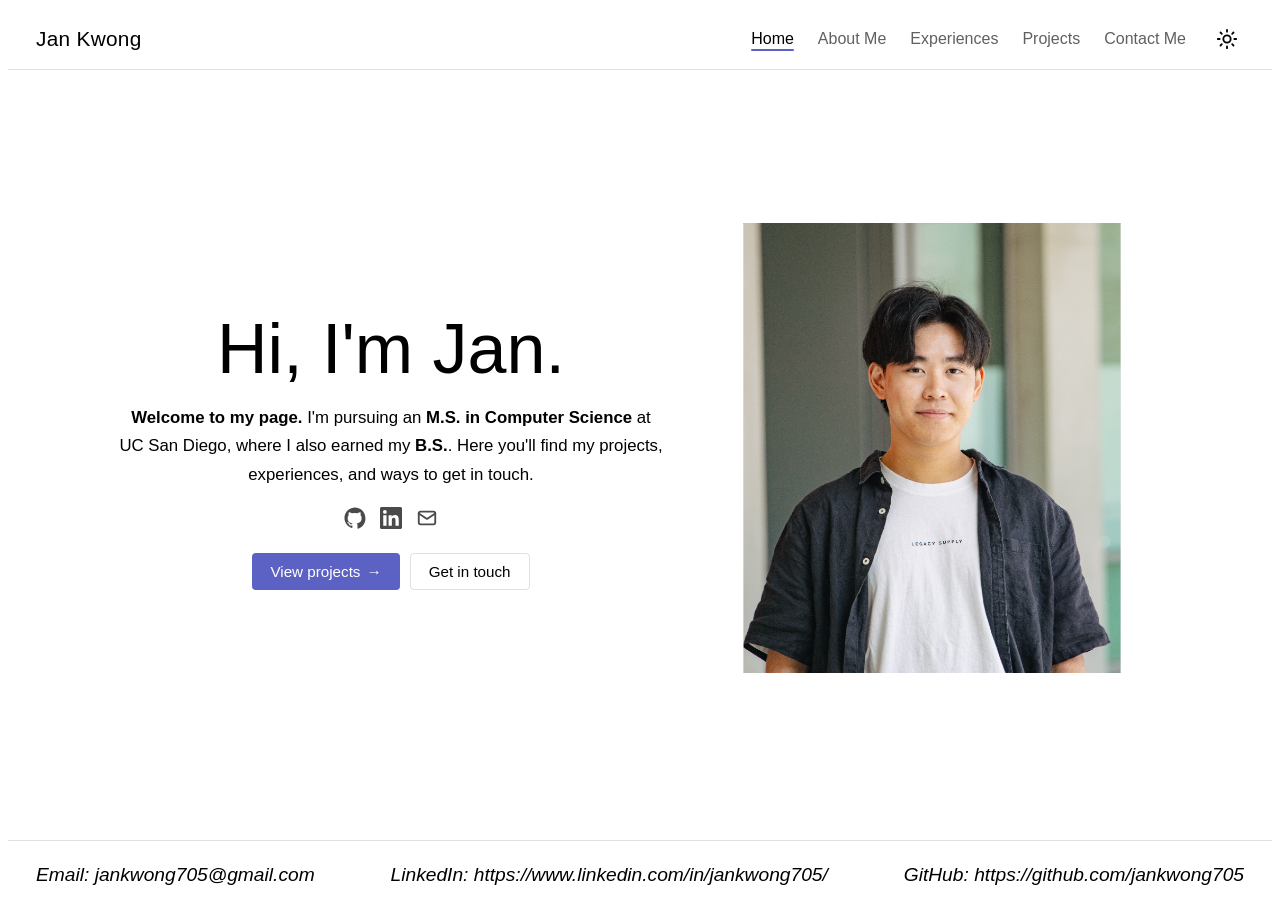
==== commit 48cda7f9: "Update index + color" ====
--- a/index.html
+++ b/index.html
@@ -22,18 +22,29 @@
     </noscript>
     <site-header></site-header>
     <main>
-        <hgroup id="home-header" class="page-header">
-            <h1>Home</h1>
-        </hgroup>
         <section id="home">
             <welcome-text>
-                <h2 style="font-size: 70px;">Hi, I'm Jan.</h2>
-                <p><strong>Welcome to my page!</strong> 
-                    <br>
-                    I'm currently pursuing an <b>M.S. in Computer Science</b> also at UC San Diego. <br>
-                    Also from UC San Diego, I've graduated with a <b>B.S. in Computer Science</b>. <br>
-                    Here you'll find information about my <em>projects, experiences, and ways to contact me.</em>
-                </p>
+                <h2 class="hero-title">Hi, I'm Jan.</h2>
+                <p class="hero-intro"><strong>Welcome to my page.</strong>
+                    I'm pursuing an <b>M.S. in Computer Science</b> at UC San Diego, where I also earned my <b>B.S.</b>.
+                    Here you'll find my projects, experiences, and ways to get in touch.</p>
+
+                <div class="hero-social">
+                    <a href="https://github.com/jankwong705" aria-label="GitHub" target="_blank" rel="noopener">
+                        <svg viewBox="0 0 24 24" fill="currentColor" aria-hidden="true"><path d="M12 .5C5.7.5.5 5.7.5 12c0 5.1 3.3 9.4 7.9 10.9.6.1.8-.3.8-.6v-2c-3.2.7-3.9-1.5-3.9-1.5-.5-1.3-1.3-1.7-1.3-1.7-1.1-.7.1-.7.1-.7 1.2.1 1.8 1.2 1.8 1.2 1 .1.8 1.7 2.6 1.3.4-.6.6-1 .8-1.2-2.6-.3-5.3-1.3-5.3-5.8 0-1.3.5-2.3 1.2-3.1-.1-.3-.5-1.5.1-3.1 0 0 1-.3 3.3 1.2a11.5 11.5 0 0 1 6 0c2.3-1.5 3.3-1.2 3.3-1.2.6 1.6.2 2.8.1 3.1.8.8 1.2 1.8 1.2 3.1 0 4.5-2.7 5.5-5.3 5.8.4.4.8 1.1.8 2.2v3.3c0 .3.2.7.8.6 4.6-1.5 7.9-5.8 7.9-10.9C23.5 5.7 18.3.5 12 .5z"/></svg>
+                    </a>
+                    <a href="https://www.linkedin.com/in/jankwong705/" aria-label="LinkedIn" target="_blank" rel="noopener">
+                        <svg viewBox="0 0 24 24" fill="currentColor" aria-hidden="true"><path d="M20.45 20.45h-3.56v-5.57c0-1.33-.02-3.04-1.85-3.04-1.85 0-2.13 1.45-2.13 2.94v5.67H9.35V9h3.42v1.56h.05c.48-.9 1.64-1.85 3.37-1.85 3.6 0 4.27 2.37 4.27 5.45v6.29zM5.34 7.43a2.06 2.06 0 1 1 0-4.13 2.06 2.06 0 0 1 0 4.13zM7.12 20.45H3.56V9h3.56v11.45zM22.22 0H1.77C.79 0 0 .77 0 1.72v20.56C0 23.23.79 24 1.77 24h20.45c.98 0 1.78-.77 1.78-1.72V1.72C24 .77 23.2 0 22.22 0z"/></svg>
+                    </a>
+                    <a href="mailto:jankwong705@gmail.com" aria-label="Email">
+                        <svg viewBox="0 0 24 24" fill="none" stroke="currentColor" stroke-width="2" stroke-linecap="round" stroke-linejoin="round" aria-hidden="true"><rect x="3" y="5" width="18" height="14" rx="2"/><path d="M3 7l9 6 9-6"/></svg>
+                    </a>
+                </div>
+
+                <div class="hero-cta">
+                    <a href="project.html" class="btn btn-primary">View projects <span aria-hidden="true">→</span></a>
+                    <a href="contact.html" class="btn btn-secondary">Get in touch</a>
+                </div>
             </welcome-text>
             <figure>
                 <img src="img/headshot.png" alt="Jan's Profile Picture" id="jan-pic">
--- a/style/styles.css
+++ b/style/styles.css
@@ -5,7 +5,9 @@
     --button-color: color-mix(in display-p3, white 90%, black 10%);
     --input-color: color-mix(in display-p3, white 60%, black 40%);
     --dark-mode: #141535be;
-    --light-mode: #2196F3;
+    --light-mode: #5c62c4;
+    --accent-btn: #5c62c4;
+    --accent-chip-text: #4c52a8;
     --card-text: #333;
     --muted: #4a4a4a;
     --hairline: rgba(0, 0, 0, 0.12);
@@ -21,6 +23,9 @@
     --hairline: rgba(255, 255, 255, 0.14);
     --card-hover: rgba(255, 255, 255, 0.05);
     --danger: #ff6b6b;
+    --light-mode: #8b90e8;
+    --accent-btn: #6f74d8;
+    --accent-chip-text: #a9adf0;
 }
    
 * {
@@ -51,6 +56,13 @@
     }
     #resume iframe {
         margin: 0 auto;
+    }
+    .hero-social, .hero-cta {
+        justify-content: center;
+    }
+    .hero-intro {
+        margin-left: auto;
+        margin-right: auto;
     }
     #food-pic {
         flex-direction: column !important;
@@ -357,10 +369,86 @@
 }
 
 #home {
-    justify-content: space-evenly;
-    align-items: center;
-    text-align: left;
-    flex-wrap: wrap;
+    justify-content: center;
+    align-items: center;
+    text-align: center;
+    flex-wrap: wrap;
+    gap: 2.5rem;
+    min-height: 72vh;
+    padding-top: 3.5rem;
+    padding-bottom: 2rem;
+}
+
+.hero-title {
+    font-size: clamp(2.5rem, 8vw, 70px);
+    line-height: 1.1;
+    margin: 0;
+}
+
+.hero-intro {
+    font-size: 1.05rem;
+    line-height: 1.7;
+    max-width: 34rem;
+    margin: 1rem auto 0;
+}
+
+.hero-social {
+    display: flex;
+    justify-content: center;
+    gap: 14px;
+    margin-top: 1.1rem;
+}
+
+.hero-social a {
+    display: inline-flex;
+    color: var(--muted);
+    transition: color 0.2s ease;
+}
+
+.hero-social a:hover {
+    color: var(--light-mode) !important;
+}
+
+.hero-social svg {
+    width: 22px;
+    height: 22px;
+}
+
+.hero-cta {
+    display: flex;
+    justify-content: center;
+    gap: 10px;
+    margin-top: 1.5rem;
+    flex-wrap: wrap;
+}
+
+.btn {
+    display: inline-flex;
+    align-items: center;
+    gap: 6px;
+    padding: 9px 18px;
+    border-radius: 4px;
+    font-size: 0.95rem;
+    font-weight: 500;
+    transition: filter 0.2s ease, background-color 0.2s ease;
+}
+
+.btn-primary {
+    background-color: var(--accent-btn);
+    color: #fff !important;
+}
+
+.btn-primary:hover {
+    filter: brightness(0.92);
+}
+
+.btn-secondary {
+    border: 1px solid var(--hairline);
+    color: inherit;
+}
+
+.btn-secondary:hover {
+    background-color: var(--card-hover);
 }
 
 /* ---- About page ---- */
@@ -451,8 +539,8 @@
 }
 
 .course-chip {
-    background: color-mix(in srgb, var(--light-mode) 12%, transparent);
-    color: var(--light-mode);
+    background: color-mix(in srgb, var(--light-mode) 14%, transparent);
+    color: var(--accent-chip-text);
     font-size: 0.85rem;
     padding: 5px 12px;
     border-radius: 20px;
@@ -679,7 +767,7 @@
     padding: 9px 24px;
     border: none;
     border-radius: 4px;
-    background-color: var(--light-mode);
+    background-color: var(--accent-btn);
     color: #fff;
     font-size: 0.95rem;
     font-weight: 500;
